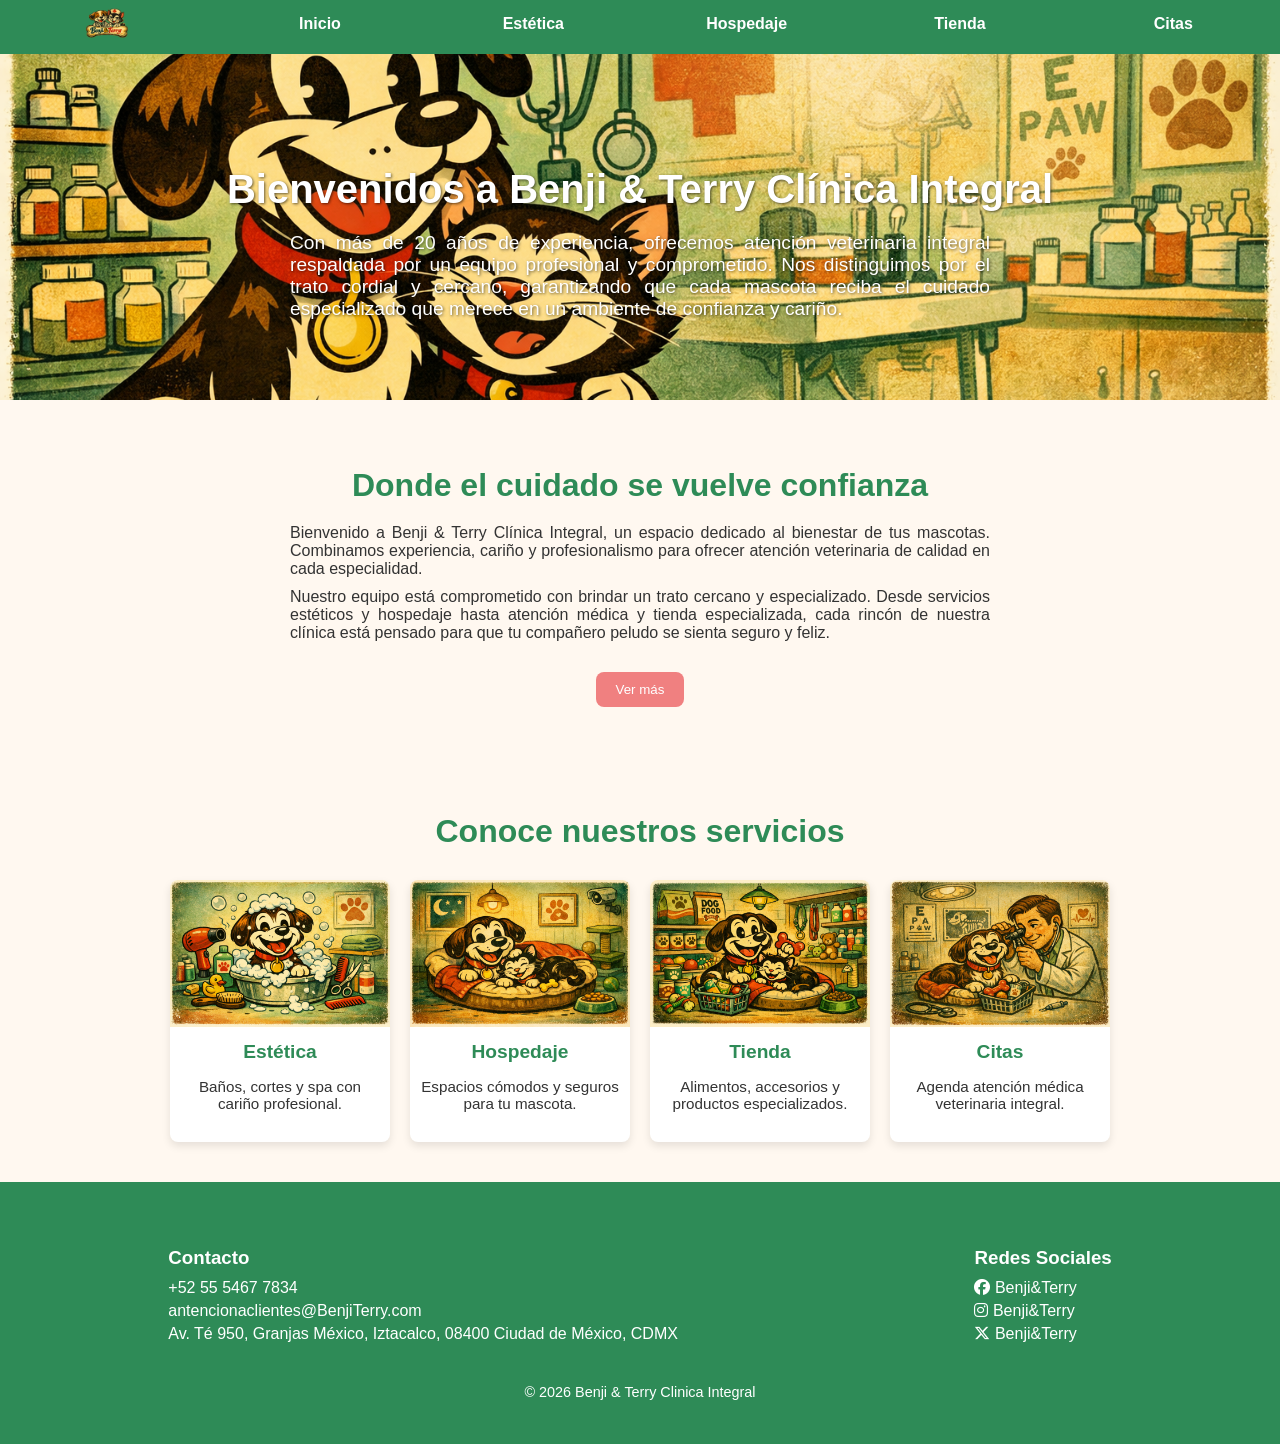
==== HTML/index.html @ b535c3a1 "index y diseño base terminada" ====
<!DOCTYPE html>
<html lang="en">
<head>
    <meta charset="UTF-8">
    <meta name="viewport" content="width=device-width, initial-scale=1.0">
    <title>Benji & Terry Clínica Integral</title>
    <link rel="stylesheet" href="/CSS/estilos.css">
    <link rel="stylesheet" href="https://cdnjs.cloudflare.com/ajax/libs/font-awesome/6.5.0/css/all.min.css">
</head>
<body>

    <header class="main-header">
        <nav class="navbar">
            <ul>
                <li><a href="index.html"><img src="/IMG/logoverterinaria.png" alt="logo de Benji & Terry"></a></li>
                <li><a href="index.html">Inicio</a></li>
                <li><a href="estetica.html">Estética</a></li>
                <li><a href="hospedaje.html">Hospedaje</a></li>
                <li><a href="tienda.html">Tienda</a></li>
                <li><a href="citas.html">Citas</a></li>
            </ul>
        </nav>
    </header>

    <main class="container-index">
        <section class="bienvenida">
            <div class="bienvenida-content">
                <h1 class="bienvenida-title">Bienvenidos a Benji & Terry Clínica Integral</h1>
                <p class="bienvenida-text">
                    Con más de 20 años de experiencia, ofrecemos atención veterinaria integral respaldada por un equipo profesional y comprometido. 
                    Nos distinguimos por el trato cordial y cercano, garantizando que cada mascota reciba el cuidado especializado que merece en un ambiente de confianza y cariño.
                </p>
            </div>
        </section>

        <section class="descripcion-clinica">
            <div class="descripcion-content">
                <h2 class="descripcion-title">Donde el cuidado se vuelve confianza</h2>
                <p class="descripcion-text">
                    Bienvenido a Benji & Terry Clínica Integral, un espacio dedicado al bienestar de tus mascotas. 
                    Combinamos experiencia, cariño y profesionalismo para ofrecer atención veterinaria de calidad en cada especialidad.
                </p>
                <p class="descripcion-text">
                    Nuestro equipo está comprometido con brindar un trato cercano y especializado. 
                    Desde servicios estéticos y hospedaje hasta atención médica y tienda especializada, 
                    cada rincón de nuestra clínica está pensado para que tu compañero peludo se sienta seguro y feliz.
                </p>
                <button class="btn-info">Ver más</button>
            </div>
        </section>

        <section class="seccion-destacada">
            <h2>Conoce nuestros servicios</h2>
            <div class="tarjetas-servicios">
                <a href="estetica.html" class="tarjeta">
                    <img src="/IMG/tarjeta-estetica.png" alt="Servicio de estetica">
                    <h3>Estética</h3>
                    <p>Baños, cortes y spa con cariño profesional.</p>
                </a>

                <a href="hospedaje.html" class="tarjeta">
                    <img src="/IMG/tarjeta-hospedaje.png" alt="Hospedaje para mascotas">
                    <h3>Hospedaje</h3>
                    <p>Espacios cómodos y seguros para tu mascota.</p>
                </a>
                
                <a href="tienda.html" class="tarjeta">
                    <img src="/IMG/tarjeta-tienda.png" alt="Tienda para mascotas">
                    <h3>Tienda</h3>
                    <p>Alimentos, accesorios y productos especializados.</p>
                </a>

                <a href="citas.html" class="tarjeta">
                    <img src="/IMG/targeta-citas.png" alt="Citas veterinarias">
                    <h3>Citas</h3>
                    <p>Agenda atención médica veterinaria integral.</p>
                </a>
            </div>
        </section>

    </main>

    <footer class="main-footer">
        <div class="div-contactos">
            <ul>
                <h3>Contacto</h3>
                <li>+52 55 5467 7834</li>
                <li>antencionaclientes@BenjiTerry.com</li>
                <li>Av. Té 950, Granjas México, Iztacalco, 08400 Ciudad de México, CDMX</li>
            </ul>
            <ul>
                <h3>Redes Sociales</h3>
                <li><a href="https://facebook.com" target="_blank"><i class="fab fa-facebook"></i> Benji&Terry</a></li> <!-- Facebook -->
                <li><a href="https://instagram.com" target="_blank"><i class="fab fa-instagram"></i> Benji&Terry</a></li> <!-- Instagram -->
                <li><a href="https://twitter.com" target="_blank"><i class="fab fa-x-twitter"></i> Benji&Terry</a></li> <!-- X -->
            </ul>
        </div>
        <div class="div-reservados">
            <p>&copy; 2026 Benji & Terry Clinica Integral</p>
        </div>
    </footer>
</body>
</html>
---- CSS/estilos.css ----
:root {
  --color-principal: #2e8b57;     /* Verde esmeralda */
  --color-secundario: #f08080;    /* Coral suave */
  --color-fondo: #fff8f0;         /* Beige claro */
  --color-texto: #333;
  --color-hover: #d94f4f;
  --borde-suave: 8px;
  --sombra-suave: 0 4px 8px rgba(0, 0, 0, 0.1);
  --fuente-principal: 'Segoe UI', sans-serif;
}

/* RESET */
body {
  margin: 0;
  font-family: var(--fuente-principal);
  background-color: var(--color-fondo);
  color: var(--color-texto);
}

/* NAVBAR */
.main-header {
  background-color: var(--color-principal);
}

.navbar ul {
  list-style: none;
  display: flex;
  margin: 0;
  padding: 0;
}

.navbar li {
  flex: 1; /* cada elemento ocupa el mismo espacio horizontal */
}

/* Logo: sin hover */
.navbar li:first-child a {
  display: block;
  text-align: center;
  padding: 0; /* sin padding para que no se vea como botón */
}

.navbar img {
  height: 50px;
}

/* Enlaces normales */
.navbar li:not(:first-child) a {
  display: block;
  text-align: center;
  color: white;
  text-decoration: none;
  font-weight: bold;
  padding: 15px 0;
  transition: background-color 0.3s ease;
}

.navbar li:not(:first-child) a:hover {
  background-color: var(--color-secundario);
}

/* BIENVENIDA */
.bienvenida {
  background-image: url('/IMG/bienvenida.png');
  background-size: cover;
  background-position: center;
  padding: 80px 20px;
  text-align: center;
  color: white;
  text-shadow: 1px 1px 3px rgba(0,0,0,0.6);
}

.bienvenida-title {
  font-size: 2.5rem;
  margin-bottom: 20px;
}

.bienvenida-text {
  font-size: 1.2rem;
  max-width: 700px;
  margin: 0 auto;
  text-align: justify;
}

/* DESCRIPCIÓN */
.descripcion-clinica {
  padding: 40px 20px;
  text-align: center;
}

.descripcion-title {
  color: var(--color-principal);
  font-size: 2rem;
  margin-bottom: 20px;
}

.descripcion-text {
  font-size: 1rem;
  max-width: 700px;
  margin: 10px auto;
  text-align: justify;
}

.btn-info {
  background-color: var(--color-secundario);
  color: white;
  border: none;
  padding: 10px 20px;
  border-radius: var(--borde-suave);
  cursor: pointer;
  margin-top: 20px;
  transition: background-color 0.3s ease;
}

.btn-info:hover {
  background-color: var(--color-hover);
}

/* TARJETAS DE SERVICIOS */
.seccion-destacada {
  background-color: var(--color-fondo);
  padding: 40px 20px;
  text-align: center;
}

.seccion-destacada h2 {
  color: var(--color-principal);
  font-size: 2rem;
  margin-bottom: 30px;
}

.tarjetas-servicios {
  display: flex;
  flex-wrap: wrap;
  justify-content: center;
  gap: 20px;
}

.tarjeta {
  background-color: white;
  border-radius: var(--borde-suave);
  box-shadow: var(--sombra-suave);
  width: 220px;
  text-decoration: none;
  color: var(--color-texto);
  transition: transform 0.3s ease, box-shadow 0.3s ease;
}

.tarjeta:hover {
  transform: translateY(-5px);
  box-shadow: 0 6px 12px rgba(0, 0, 0, 0.2);
}

.tarjeta img {
  width: 100%;
  border-top-left-radius: var(--borde-suave);
  border-top-right-radius: var(--borde-suave);
}

.tarjeta h3 {
  margin: 10px 0 5px;
  color: var(--color-principal);
  font-size: 1.2rem;
}

.tarjeta p {
  font-size: 0.95rem;
  padding: 0 10px 15px;
}

/* FOOTER */
.main-footer {
  background-color: var(--color-principal);
  color: white;
  padding: 30px 20px;
}

.div-contactos {
  display: flex;
  justify-content: space-around;
  flex-wrap: wrap;
}

.div-contactos ul {
  list-style: none;
  padding: 0;
}

.div-contactos h3 {
  margin-bottom: 10px;
}

.div-contactos li {
  margin-bottom: 5px;
}

.div-contactos a {
  color: white;
  text-decoration: none;
}

.div-contactos a:hover {
  text-decoration: underline;
}

.div-reservados {
  text-align: center;
  margin-top: 20px;
  font-size: 0.9rem;
}

/* RESPONSIVO */
@media (max-width: 768px) {
  .tarjetas-servicios {
    flex-direction: column;
    align-items: center;
  }

  .navbar ul {
    flex-direction: column;
  }

  .bienvenida-title {
    font-size: 2rem;
  }

  .descripcion-title {
    font-size: 1.6rem;
  }
}
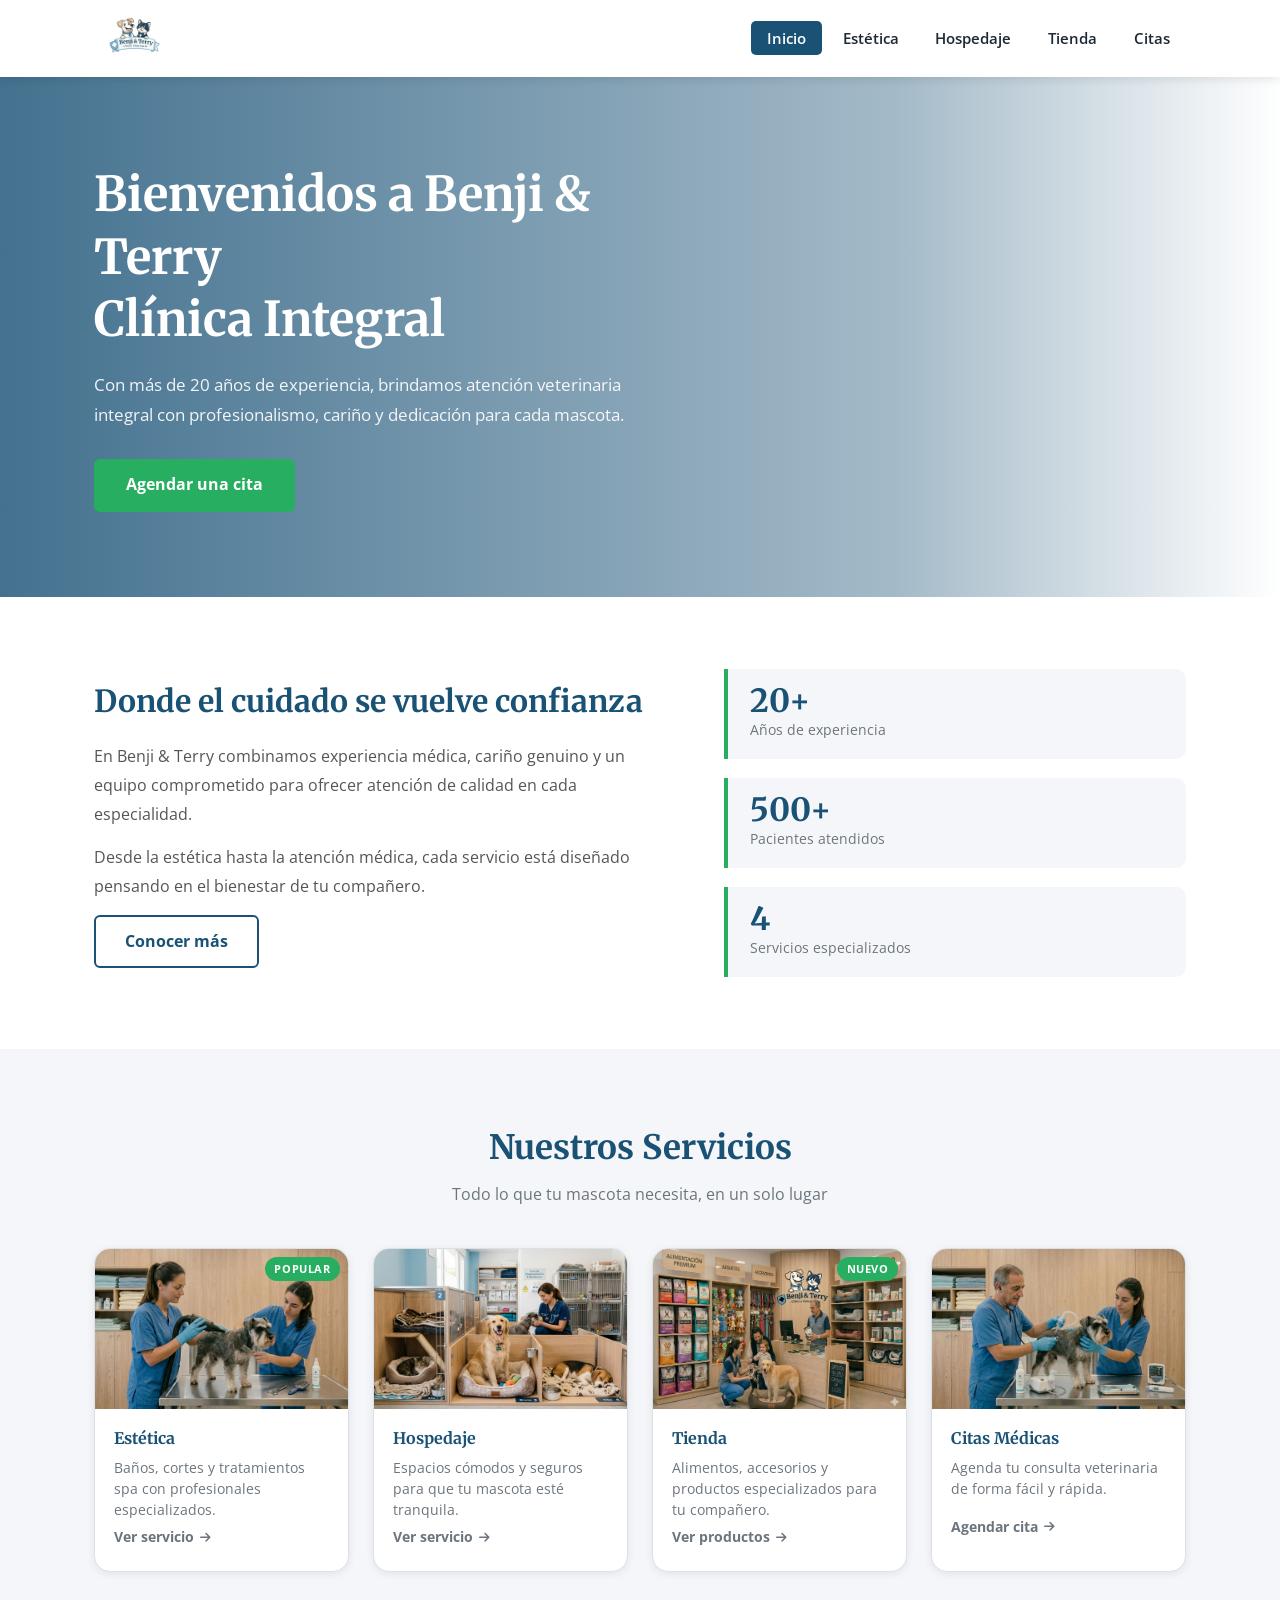
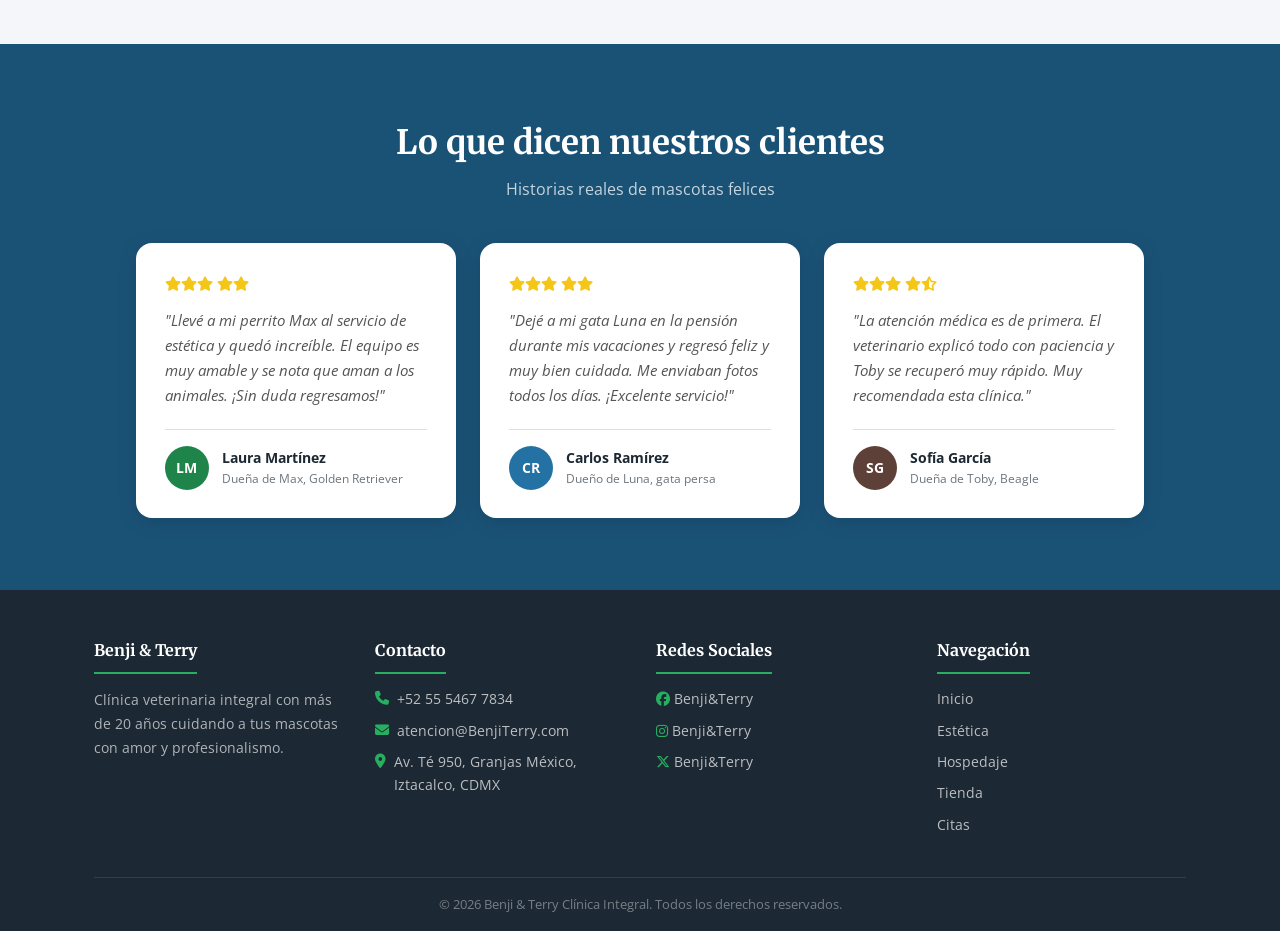
==== commit 51e19e50: "rediseño de la pagina finalizado, pagina hospedaje casi terminado falta calcular el hospedaje" ====
--- a/HTML/index.html
+++ b/HTML/index.html
@@ -1,19 +1,25 @@
 <!DOCTYPE html>
-<html lang="en">
+<html lang="es">
 <head>
     <meta charset="UTF-8">
     <meta name="viewport" content="width=device-width, initial-scale=1.0">
     <title>Benji & Terry Clínica Integral</title>
     <link rel="stylesheet" href="/CSS/estilos.css">
     <link rel="stylesheet" href="https://cdnjs.cloudflare.com/ajax/libs/font-awesome/6.5.0/css/all.min.css">
+    <link href="https://fonts.googleapis.com/css2?family=Merriweather:wght@400;700&family=Open+Sans:wght@400;600;700&display=swap" rel="stylesheet">
 </head>
 <body>
 
+    <!-- ===== HEADER ===== -->
     <header class="main-header">
         <nav class="navbar">
-            <ul>
-                <li><a href="index.html"><img src="/IMG/logoverterinaria.png" alt="logo de Benji & Terry"></a></li>
-                <li><a href="index.html">Inicio</a></li>
+            <div class="nav-logo">
+                <a href="index.html">
+                    <img src="/IMG/logo.png" alt="Logo Benji & Terry">
+                </a>
+            </div>
+            <ul class="nav-links">
+                <li><a href="index.html" class="active">Inicio</a></li>
                 <li><a href="estetica.html">Estética</a></li>
                 <li><a href="hospedaje.html">Hospedaje</a></li>
                 <li><a href="tienda.html">Tienda</a></li>
@@ -22,82 +28,207 @@
         </nav>
     </header>
 
-    <main class="container-index">
-        <section class="bienvenida">
-            <div class="bienvenida-content">
-                <h1 class="bienvenida-title">Bienvenidos a Benji & Terry Clínica Integral</h1>
-                <p class="bienvenida-text">
-                    Con más de 20 años de experiencia, ofrecemos atención veterinaria integral respaldada por un equipo profesional y comprometido. 
-                    Nos distinguimos por el trato cordial y cercano, garantizando que cada mascota reciba el cuidado especializado que merece en un ambiente de confianza y cariño.
-                </p>
-            </div>
-        </section>
-
+    <main>
+
+        <!-- ===== BIENVENIDA (imagen de fondo) ===== -->
+        <section class="bienvenida" style="background-image: url('IMG/bienvenida.jpg');">
+            <div class="bienvenida-overlay">
+                <div class="bienvenida-content">
+                    <h1>Bienvenidos a Benji & Terry<br>Clínica Integral</h1>
+                    <p>Con más de 20 años de experiencia, brindamos atención veterinaria integral con profesionalismo, cariño y dedicación para cada mascota.</p>
+                    <a href="citas.html" class="btn-primary">Agendar una cita</a>
+                </div>
+            </div>
+        </section>
+
+        <!-- ===== DESCRIPCIÓN ===== -->
         <section class="descripcion-clinica">
-            <div class="descripcion-content">
-                <h2 class="descripcion-title">Donde el cuidado se vuelve confianza</h2>
-                <p class="descripcion-text">
-                    Bienvenido a Benji & Terry Clínica Integral, un espacio dedicado al bienestar de tus mascotas. 
-                    Combinamos experiencia, cariño y profesionalismo para ofrecer atención veterinaria de calidad en cada especialidad.
-                </p>
-                <p class="descripcion-text">
-                    Nuestro equipo está comprometido con brindar un trato cercano y especializado. 
-                    Desde servicios estéticos y hospedaje hasta atención médica y tienda especializada, 
-                    cada rincón de nuestra clínica está pensado para que tu compañero peludo se sienta seguro y feliz.
-                </p>
-                <button class="btn-info">Ver más</button>
-            </div>
-        </section>
-
-        <section class="seccion-destacada">
-            <h2>Conoce nuestros servicios</h2>
-            <div class="tarjetas-servicios">
-                <a href="estetica.html" class="tarjeta">
-                    <img src="/IMG/tarjeta-estetica.png" alt="Servicio de estetica">
-                    <h3>Estética</h3>
-                    <p>Baños, cortes y spa con cariño profesional.</p>
-                </a>
-
-                <a href="hospedaje.html" class="tarjeta">
-                    <img src="/IMG/tarjeta-hospedaje.png" alt="Hospedaje para mascotas">
-                    <h3>Hospedaje</h3>
-                    <p>Espacios cómodos y seguros para tu mascota.</p>
-                </a>
-                
-                <a href="tienda.html" class="tarjeta">
-                    <img src="/IMG/tarjeta-tienda.png" alt="Tienda para mascotas">
-                    <h3>Tienda</h3>
-                    <p>Alimentos, accesorios y productos especializados.</p>
-                </a>
-
-                <a href="citas.html" class="tarjeta">
-                    <img src="/IMG/targeta-citas.png" alt="Citas veterinarias">
-                    <h3>Citas</h3>
-                    <p>Agenda atención médica veterinaria integral.</p>
-                </a>
+            <div class="container">
+                <div class="descripcion-content">
+                    <div class="descripcion-texto">
+                        <h2>Donde el cuidado se vuelve confianza</h2>
+                        <p>En Benji & Terry combinamos experiencia médica, cariño genuino y un equipo comprometido para ofrecer atención de calidad en cada especialidad.</p>
+                        <p>Desde la estética hasta la atención médica, cada servicio está diseñado pensando en el bienestar de tu compañero.</p>
+                        <a href="#servicios" class="btn-secondary">Conocer más</a>
+                    </div>
+                    <div class="descripcion-stats">
+                        <div class="stat">
+                            <span class="stat-numero">20+</span>
+                            <span class="stat-label">Años de experiencia</span>
+                        </div>
+                        <div class="stat">
+                            <span class="stat-numero">500+</span>
+                            <span class="stat-label">Pacientes atendidos</span>
+                        </div>
+                        <div class="stat">
+                            <span class="stat-numero">4</span>
+                            <span class="stat-label">Servicios especializados</span>
+                        </div>
+                    </div>
+                </div>
+            </div>
+        </section>
+
+        <!-- ===== SERVICIOS ===== -->
+        <section class="seccion-servicios" id="servicios">
+            <div class="container">
+                <div class="seccion-header">
+                    <h2>Nuestros Servicios</h2>
+                    <p>Todo lo que tu mascota necesita, en un solo lugar</p>
+                </div>
+                <div class="tarjetas-servicios">
+
+                    <a href="estetica.html" class="tarjeta">
+                        <div class="tarjeta-img-wrap">
+                            <img src="/IMG/tarjeta-estetica.png" alt="Estética">
+                            <p class="tarjeta-badge">Popular</p>
+                        </div>
+                        <div class="tarjeta-body">
+                            <h3>Estética</h3>
+                            <p>Baños, cortes y tratamientos spa con profesionales especializados.</p>
+                            <p class="tarjeta-link">Ver servicio <i class="fas fa-arrow-right"></i></p>
+                        </div>
+                    </a>
+
+                    <a href="hospedaje.html" class="tarjeta">
+                        <div class="tarjeta-img-wrap">
+                            <img src="/IMG/tarjeta-hospedaje.png" alt="Hospedaje">
+                        </div>
+                        <div class="tarjeta-body">
+                            <h3>Hospedaje</h3>
+                            <p>Espacios cómodos y seguros para que tu mascota esté tranquila.</p>
+                            <p class="tarjeta-link">Ver servicio <i class="fas fa-arrow-right"></i></p>
+                        </div>
+                    </a>
+
+                    <a href="tienda.html" class="tarjeta">
+                        <div class="tarjeta-img-wrap">
+                            <img src="/IMG/tarjeta-tienda.png" alt="Tienda">
+                            <p class="tarjeta-badge">Nuevo</p>
+                        </div>
+                        <div class="tarjeta-body">
+                            <h3>Tienda</h3>
+                            <p>Alimentos, accesorios y productos especializados para tu compañero.</p>
+                            <p class="tarjeta-link">Ver productos <i class="fas fa-arrow-right"></i></p>
+                        </div>
+                    </a>
+
+                    <a href="citas.html" class="tarjeta">
+                        <div class="tarjeta-img-wrap">
+                            <img src="/IMG/tarjeta-cita.png" alt="Citas Médicas">
+                        </div>
+                        <div class="tarjeta-body">
+                            <h3>Citas Médicas</h3>
+                            <p>Agenda tu consulta veterinaria de forma fácil y rápida.</p>
+                            <p class="tarjeta-link">Agendar cita <i class="fas fa-arrow-right"></i></p>
+                        </div>
+                    </a>
+
+                </div>
+            </div>
+        </section>
+
+        <!-- ===== COMENTARIOS ===== -->
+        <section class="seccion-comentarios">
+            <div class="container">
+                <div class="seccion-header seccion-header--claro">
+                    <h2>Lo que dicen nuestros clientes</h2>
+                    <p>Historias reales de mascotas felices</p>
+                </div>
+                <div class="comentarios-grid">
+
+                    <div class="comentario-card">
+                        <div class="estrellas">
+                            <i class="fas fa-star"></i><i class="fas fa-star"></i><i class="fas fa-star"></i>
+                            <i class="fas fa-star"></i><i class="fas fa-star"></i>
+                        </div>
+                        <p class="comentario-texto">"Llevé a mi perrito Max al servicio de estética y quedó increíble. El equipo es muy amable y se nota que aman a los animales. ¡Sin duda regresamos!"</p>
+                        <div class="comentario-autor">
+                            <div class="autor-avatar avatar-verde">LM</div>
+                            <div class="autor-info">
+                                <strong>Laura Martínez</strong>
+                                <p>Dueña de Max, Golden Retriever</p>
+                            </div>
+                        </div>
+                    </div>
+
+                    <div class="comentario-card">
+                        <div class="estrellas">
+                            <i class="fas fa-star"></i><i class="fas fa-star"></i><i class="fas fa-star"></i>
+                            <i class="fas fa-star"></i><i class="fas fa-star"></i>
+                        </div>
+                        <p class="comentario-texto">"Dejé a mi gata Luna en la pensión durante mis vacaciones y regresó feliz y muy bien cuidada. Me enviaban fotos todos los días. ¡Excelente servicio!"</p>
+                        <div class="comentario-autor">
+                            <div class="autor-avatar avatar-azul">CR</div>
+                            <div class="autor-info">
+                                <strong>Carlos Ramírez</strong>
+                                <p>Dueño de Luna, gata persa</p>
+                            </div>
+                        </div>
+                    </div>
+
+                    <div class="comentario-card">
+                        <div class="estrellas">
+                            <i class="fas fa-star"></i><i class="fas fa-star"></i><i class="fas fa-star"></i>
+                            <i class="fas fa-star"></i><i class="fas fa-star-half-alt"></i>
+                        </div>
+                        <p class="comentario-texto">"La atención médica es de primera. El veterinario explicó todo con paciencia y Toby se recuperó muy rápido. Muy recomendada esta clínica."</p>
+                        <div class="comentario-autor">
+                            <div class="autor-avatar avatar-cafe">SG</div>
+                            <div class="autor-info">
+                                <strong>Sofía García</strong>
+                                <p>Dueña de Toby, Beagle</p>
+                            </div>
+                        </div>
+                    </div>
+
+                </div>
             </div>
         </section>
 
     </main>
 
+    <!-- ===== FOOTER ===== -->
     <footer class="main-footer">
-        <div class="div-contactos">
-            <ul>
-                <h3>Contacto</h3>
-                <li>+52 55 5467 7834</li>
-                <li>antencionaclientes@BenjiTerry.com</li>
-                <li>Av. Té 950, Granjas México, Iztacalco, 08400 Ciudad de México, CDMX</li>
-            </ul>
-            <ul>
-                <h3>Redes Sociales</h3>
-                <li><a href="https://facebook.com" target="_blank"><i class="fab fa-facebook"></i> Benji&Terry</a></li> <!-- Facebook -->
-                <li><a href="https://instagram.com" target="_blank"><i class="fab fa-instagram"></i> Benji&Terry</a></li> <!-- Instagram -->
-                <li><a href="https://twitter.com" target="_blank"><i class="fab fa-x-twitter"></i> Benji&Terry</a></li> <!-- X -->
-            </ul>
-        </div>
-        <div class="div-reservados">
-            <p>&copy; 2026 Benji & Terry Clinica Integral</p>
+        <div class="container">
+            <div class="footer-grid">
+                <div class="footer-col">
+                    <h3>Benji & Terry</h3>
+                    <p>Clínica veterinaria integral con más de 20 años cuidando a tus mascotas con amor y profesionalismo.</p>
+                </div>
+                <div class="footer-col">
+                    <h3>Contacto</h3>
+                    <ul>
+                        <li><i class="fas fa-phone"></i> +52 55 5467 7834</li>
+                        <li><i class="fas fa-envelope"></i> atencion@BenjiTerry.com</li>
+                        <li><i class="fas fa-map-marker-alt"></i> Av. Té 950, Granjas México, Iztacalco, CDMX</li>
+                    </ul>
+                </div>
+                <div class="footer-col">
+                    <h3>Redes Sociales</h3>
+                    <ul>
+                        <li><a href="https://facebook.com" target="_blank"><i class="fab fa-facebook"></i> Benji&amp;Terry</a></li>
+                        <li><a href="https://instagram.com" target="_blank"><i class="fab fa-instagram"></i> Benji&amp;Terry</a></li>
+                        <li><a href="https://twitter.com" target="_blank"><i class="fab fa-x-twitter"></i> Benji&amp;Terry</a></li>
+                    </ul>
+                </div>
+                <div class="footer-col">
+                    <h3>Navegación</h3>
+                    <ul>
+                        <li><a href="index.html">Inicio</a></li>
+                        <li><a href="estetica.html">Estética</a></li>
+                        <li><a href="hospedaje.html">Hospedaje</a></li>
+                        <li><a href="tienda.html">Tienda</a></li>
+                        <li><a href="citas.html">Citas</a></li>
+                    </ul>
+                </div>
+            </div>
+            <div class="footer-bottom">
+                <p>&copy; 2026 Benji &amp; Terry Clínica Integral. Todos los derechos reservados.</p>
+            </div>
         </div>
     </footer>
+
+    <script src="JS/script.js"></script>
 </body>
 </html>
--- a/CSS/estilos.css
+++ b/CSS/estilos.css
@@ -1,230 +1,967 @@
+/* ============================================================
+   estilos.css — Benji & Terry Clínica Integral
+   Archivo CSS único para todo el proyecto
+   ============================================================ */
+
+/* ===== VARIABLES ===== */
 :root {
-  --color-principal: #2e8b57;     /* Verde esmeralda */
-  --color-secundario: #f08080;    /* Coral suave */
-  --color-fondo: #fff8f0;         /* Beige claro */
-  --color-texto: #333;
-  --color-hover: #d94f4f;
-  --borde-suave: 8px;
-  --sombra-suave: 0 4px 8px rgba(0, 0, 0, 0.1);
-  --fuente-principal: 'Segoe UI', sans-serif;
-}
-
-/* RESET */
+    --azul:         #1a5276;
+    --azul-medio:   #2471a3;
+    --azul-claro:   #d6eaf8;
+    --verde:        #1e8449;
+    --verde-claro:  #27ae60;
+    --verde-bg:     #eafaf1;
+    --blanco:       #ffffff;
+    --gris-claro:   #f4f6f9;
+    --gris-medio:   #dce1e7;
+    --gris-texto:   #6c757d;
+    --texto:        #1c2833;
+    --cafe:         #5d4037;
+    --amarillo:     #f5c518;
+    --sombra-sm:    0 2px 8px rgba(0,0,0,0.08);
+    --sombra-md:    0 4px 20px rgba(0,0,0,0.12);
+    --sombra-lg:    0 8px 32px rgba(0,0,0,0.16);
+    --radio:        10px;
+    --radio-lg:     16px;
+    --transicion:   0.25s ease;
+}
+
+/* ===== RESET BASE ===== */
+*, *::before, *::after {
+    margin: 0;
+    padding: 0;
+    box-sizing: border-box;
+}
+
+html { scroll-behavior: smooth; }
+
 body {
-  margin: 0;
-  font-family: var(--fuente-principal);
-  background-color: var(--color-fondo);
-  color: var(--color-texto);
-}
-
-/* NAVBAR */
+    font-family: 'Open Sans', sans-serif;
+    color: var(--texto);
+    background: var(--blanco);
+    line-height: 1.6;
+}
+
+img { max-width: 100%; display: block; }
+a   { text-decoration: none; color: inherit; }
+ul  { list-style: none; }
+
+/* ===== CONTENEDOR GLOBAL ===== */
+.container {
+    max-width: 1140px;
+    margin: 0 auto;
+    padding: 0 1.5rem;
+}
+
+/* ===== BOTONES ===== */
+.btn-primary {
+    display: inline-block;
+    background: var(--verde-claro);
+    color: var(--blanco);
+    padding: 0.85rem 2rem;
+    border-radius: 6px;
+    font-weight: 700;
+    font-size: 1rem;
+    border: none;
+    cursor: pointer;
+    transition: background var(--transicion), transform var(--transicion), box-shadow var(--transicion);
+}
+.btn-primary:hover {
+    background: var(--verde);
+    transform: translateY(-2px);
+    box-shadow: 0 6px 18px rgba(30,132,73,0.35);
+}
+
+.btn-secondary {
+    display: inline-block;
+    background: transparent;
+    color: var(--azul);
+    padding: 0.75rem 1.8rem;
+    border-radius: 6px;
+    font-weight: 700;
+    font-size: 1rem;
+    border: 2px solid var(--azul);
+    cursor: pointer;
+    transition: background var(--transicion), color var(--transicion);
+}
+.btn-secondary:hover {
+    background: var(--azul);
+    color: var(--blanco);
+}
+
+.btn-form {
+    display: inline-block;
+    background: var(--azul);
+    color: var(--blanco);
+    padding: 0.8rem 2rem;
+    border-radius: 6px;
+    font-weight: 700;
+    font-size: 1rem;
+    border: none;
+    cursor: pointer;
+    width: 100%;
+    transition: background var(--transicion), transform var(--transicion);
+}
+.btn-form:hover {
+    background: var(--azul-medio);
+    transform: translateY(-1px);
+}
+
+/* ===== ENCABEZADO DE SECCIÓN ===== */
+.seccion-header {
+    text-align: center;
+    margin-bottom: 2.5rem;
+}
+.seccion-header h2 {
+    font-family: 'Merriweather', serif;
+    font-size: clamp(1.5rem, 3vw, 2.1rem);
+    color: var(--azul);
+    margin-bottom: 0.5rem;
+}
+.seccion-header p {
+    color: var(--gris-texto);
+    font-size: 1rem;
+}
+.seccion-header--claro h2 { color: var(--blanco); }
+.seccion-header--claro p  { color: rgba(255,255,255,0.75); }
+
+/* ============================================================
+   HEADER / NAVBAR
+   ============================================================ */
 .main-header {
-  background-color: var(--color-principal);
-}
-
-.navbar ul {
-  list-style: none;
-  display: flex;
-  margin: 0;
-  padding: 0;
-}
-
-.navbar li {
-  flex: 1; /* cada elemento ocupa el mismo espacio horizontal */
-}
-
-/* Logo: sin hover */
-.navbar li:first-child a {
-  display: block;
-  text-align: center;
-  padding: 0; /* sin padding para que no se vea como botón */
-}
-
-.navbar img {
-  height: 50px;
-}
-
-/* Enlaces normales */
-.navbar li:not(:first-child) a {
-  display: block;
-  text-align: center;
-  color: white;
-  text-decoration: none;
-  font-weight: bold;
-  padding: 15px 0;
-  transition: background-color 0.3s ease;
-}
-
-.navbar li:not(:first-child) a:hover {
-  background-color: var(--color-secundario);
-}
-
-/* BIENVENIDA */
+    background: var(--blanco);
+    box-shadow: 0 2px 10px rgba(0,0,0,0.1);
+    position: sticky;
+    top: 0;
+    z-index: 1000;
+}
+
+.navbar {
+    display: flex;
+    align-items: center;
+    justify-content: space-between;
+    padding: 0.7rem 1.5rem;
+    max-width: 1140px;
+    margin: 0 auto;
+    flex-wrap: wrap;
+    gap: 0.5rem;
+}
+
+.nav-logo img {
+    height: 55px;
+    width: auto;
+}
+
+.nav-links {
+    display: flex;
+    flex-wrap: wrap;
+    gap: 0.3rem;
+    align-items: center;
+}
+
+.nav-links li a {
+    color: var(--texto);
+    font-weight: 600;
+    font-size: 0.95rem;
+    padding: 0.45rem 1rem;
+    border-radius: 5px;
+    transition: background var(--transicion), color var(--transicion);
+}
+.nav-links li a:hover,
+.nav-links li a.active {
+    background: var(--azul);
+    color: var(--blanco);
+}
+
+/* ============================================================
+   BIENVENIDA
+   ============================================================ */
 .bienvenida {
-  background-image: url('/IMG/bienvenida.png');
-  background-size: cover;
-  background-position: center;
-  padding: 80px 20px;
-  text-align: center;
-  color: white;
-  text-shadow: 1px 1px 3px rgba(0,0,0,0.6);
-}
-
-.bienvenida-title {
-  font-size: 2.5rem;
-  margin-bottom: 20px;
-}
-
-.bienvenida-text {
-  font-size: 1.2rem;
-  max-width: 700px;
-  margin: 0 auto;
-  text-align: justify;
-}
-
-/* DESCRIPCIÓN */
+    background-size: cover;
+    background-position: center;
+    background-repeat: no-repeat;
+    min-height: 520px;
+    display: flex;
+    align-items: center;
+}
+
+.bienvenida-overlay {
+    width: 100%;
+    min-height: 520px;
+    background: linear-gradient(to right, rgba(26,82,118,0.82) 0%, rgba(26,82,118,0.4) 70%, transparent 100%);
+    display: flex;
+    align-items: center;
+    padding: 3rem 1.5rem;
+}
+
+.bienvenida-content {
+    max-width: 580px;
+    margin-left: calc((100% - 1140px) / 2 + 1.5rem);
+    color: var(--blanco);
+}
+.bienvenida-content h1 {
+    font-family: 'Merriweather', serif;
+    font-size: clamp(1.8rem, 4vw, 3rem);
+    line-height: 1.3;
+    margin-bottom: 1.2rem;
+}
+.bienvenida-content p {
+    font-size: 1.05rem;
+    line-height: 1.8;
+    margin-bottom: 1.8rem;
+    opacity: 0.92;
+}
+
+/* ============================================================
+   DESCRIPCIÓN
+   ============================================================ */
 .descripcion-clinica {
-  padding: 40px 20px;
-  text-align: center;
-}
-
-.descripcion-title {
-  color: var(--color-principal);
-  font-size: 2rem;
-  margin-bottom: 20px;
-}
-
-.descripcion-text {
-  font-size: 1rem;
-  max-width: 700px;
-  margin: 10px auto;
-  text-align: justify;
-}
-
-.btn-info {
-  background-color: var(--color-secundario);
-  color: white;
-  border: none;
-  padding: 10px 20px;
-  border-radius: var(--borde-suave);
-  cursor: pointer;
-  margin-top: 20px;
-  transition: background-color 0.3s ease;
-}
-
-.btn-info:hover {
-  background-color: var(--color-hover);
-}
-
-/* TARJETAS DE SERVICIOS */
-.seccion-destacada {
-  background-color: var(--color-fondo);
-  padding: 40px 20px;
-  text-align: center;
-}
-
-.seccion-destacada h2 {
-  color: var(--color-principal);
-  font-size: 2rem;
-  margin-bottom: 30px;
+    background: var(--blanco);
+    padding: 4.5rem 0;
+}
+
+.descripcion-content {
+    display: flex;
+    gap: 3rem;
+    align-items: center;
+    flex-wrap: wrap;
+}
+
+.descripcion-texto { flex: 1 1 380px; }
+.descripcion-texto h2 {
+    font-family: 'Merriweather', serif;
+    font-size: clamp(1.4rem, 2.5vw, 1.9rem);
+    color: var(--azul);
+    margin-bottom: 1rem;
+}
+.descripcion-texto p {
+    color: #555;
+    line-height: 1.8;
+    margin-bottom: 0.9rem;
+}
+
+.descripcion-stats {
+    flex: 1 1 260px;
+    display: flex;
+    flex-direction: column;
+    gap: 1.2rem;
+}
+
+.stat {
+    background: var(--gris-claro);
+    border-left: 4px solid var(--verde-claro);
+    padding: 1rem 1.4rem;
+    border-radius: 0 var(--radio) var(--radio) 0;
+}
+.stat-numero {
+    display: block;
+    font-family: 'Merriweather', serif;
+    font-size: 2rem;
+    font-weight: 700;
+    color: var(--azul);
+    line-height: 1;
+}
+.stat-label {
+    font-size: 0.88rem;
+    color: var(--gris-texto);
+    margin-top: 0.2rem;
+}
+
+/* ============================================================
+   SERVICIOS
+   ============================================================ */
+.seccion-servicios {
+    background: var(--gris-claro);
+    padding: 4.5rem 0;
 }
 
 .tarjetas-servicios {
-  display: flex;
-  flex-wrap: wrap;
-  justify-content: center;
-  gap: 20px;
+    display: flex;
+    gap: 1.5rem;
+    flex-wrap: wrap;
+    justify-content: center;
 }
 
 .tarjeta {
-  background-color: white;
-  border-radius: var(--borde-suave);
-  box-shadow: var(--sombra-suave);
-  width: 220px;
-  text-decoration: none;
-  color: var(--color-texto);
-  transition: transform 0.3s ease, box-shadow 0.3s ease;
-}
-
+    background: var(--blanco);
+    border-radius: var(--radio-lg);
+    overflow: hidden;
+    flex: 1 1 220px;
+    max-width: 255px;
+    box-shadow: var(--sombra-sm);
+    transition: transform var(--transicion), box-shadow var(--transicion);
+    display: flex;
+    flex-direction: column;
+    border: 1px solid var(--gris-medio);
+}
 .tarjeta:hover {
-  transform: translateY(-5px);
-  box-shadow: 0 6px 12px rgba(0, 0, 0, 0.2);
-}
-
-.tarjeta img {
-  width: 100%;
-  border-top-left-radius: var(--borde-suave);
-  border-top-right-radius: var(--borde-suave);
-}
-
-.tarjeta h3 {
-  margin: 10px 0 5px;
-  color: var(--color-principal);
-  font-size: 1.2rem;
-}
-
-.tarjeta p {
-  font-size: 0.95rem;
-  padding: 0 10px 15px;
-}
-
-/* FOOTER */
+    transform: translateY(-6px);
+    box-shadow: var(--sombra-lg);
+}
+
+.tarjeta-img-wrap {
+    position: relative;
+    width: 100%;
+    height: 160px;
+    overflow: hidden;
+    flex-shrink: 0;
+}
+.tarjeta-img-wrap img {
+    width: 100%;
+    height: 100%;
+    object-fit: cover;
+    transition: transform 0.4s;
+}
+.tarjeta:hover .tarjeta-img-wrap img {
+    transform: scale(1.07);
+}
+
+.tarjeta-badge {
+    position: absolute;
+    top: 8px;
+    right: 8px;
+    background: var(--verde-claro);
+    color: var(--blanco);
+    font-size: 0.7rem;
+    font-weight: 700;
+    padding: 0.2rem 0.6rem;
+    border-radius: 20px;
+    text-transform: uppercase;
+    letter-spacing: 0.05em;
+    margin: 0;
+}
+
+.tarjeta-body {
+    padding: 1.1rem 1.2rem 1.4rem;
+    display: flex;
+    flex-direction: column;
+    flex: 1;
+    gap: 0.4rem;
+}
+.tarjeta-body h3 {
+    font-family: 'Merriweather', serif;
+    font-size: 1rem;
+    color: var(--azul);
+}
+.tarjeta-body > p {
+    font-size: 0.87rem;
+    color: var(--gris-texto);
+    line-height: 1.5;
+    flex: 1;
+    margin: 0;
+}
+
+.tarjeta-link {
+    display: inline-flex;
+    align-items: center;
+    gap: 0.35rem;
+    margin-top: 0.5rem;
+    font-size: 0.85rem;
+    font-weight: 700;
+    color: var(--verde-claro);
+    margin: 0;
+}
+.tarjeta-link i {
+    font-size: 0.75rem;
+    transition: transform var(--transicion);
+}
+.tarjeta:hover .tarjeta-link i {
+    transform: translateX(4px);
+}
+
+/* ============================================================
+   COMENTARIOS
+   ============================================================ */
+.seccion-comentarios {
+    background: var(--azul);
+    padding: 4.5rem 0;
+}
+
+.comentarios-grid {
+    display: flex;
+    gap: 1.5rem;
+    flex-wrap: wrap;
+    justify-content: center;
+}
+
+.comentario-card {
+    background: var(--blanco);
+    border-radius: var(--radio-lg);
+    padding: 1.8rem;
+    flex: 1 1 270px;
+    max-width: 320px;
+    box-shadow: var(--sombra-md);
+}
+
+.estrellas {
+    color: var(--amarillo);
+    font-size: 0.9rem;
+    margin-bottom: 0.8rem;
+}
+
+.comentario-texto {
+    font-size: 0.92rem;
+    color: #555;
+    line-height: 1.7;
+    margin-bottom: 1.3rem;
+    font-style: italic;
+}
+
+.comentario-autor {
+    display: flex;
+    align-items: center;
+    gap: 0.8rem;
+    border-top: 1px solid var(--gris-medio);
+    padding-top: 1rem;
+}
+
+.autor-avatar {
+    width: 44px;
+    height: 44px;
+    border-radius: 50%;
+    display: flex;
+    align-items: center;
+    justify-content: center;
+    font-weight: 700;
+    font-size: 0.9rem;
+    color: var(--blanco);
+    flex-shrink: 0;
+}
+.avatar-verde  { background: var(--verde); }
+.avatar-azul   { background: var(--azul-medio); }
+.avatar-cafe   { background: var(--cafe); }
+
+.autor-info strong {
+    display: block;
+    font-size: 0.9rem;
+    color: var(--texto);
+}
+.autor-info p {
+    font-size: 0.78rem;
+    color: var(--gris-texto);
+    margin: 0;
+}
+
+/* ============================================================
+   FOOTER
+   ============================================================ */
 .main-footer {
-  background-color: var(--color-principal);
-  color: white;
-  padding: 30px 20px;
-}
-
-.div-contactos {
-  display: flex;
-  justify-content: space-around;
-  flex-wrap: wrap;
-}
-
-.div-contactos ul {
-  list-style: none;
-  padding: 0;
-}
-
-.div-contactos h3 {
-  margin-bottom: 10px;
-}
-
-.div-contactos li {
-  margin-bottom: 5px;
-}
-
-.div-contactos a {
-  color: white;
-  text-decoration: none;
-}
-
-.div-contactos a:hover {
-  text-decoration: underline;
-}
-
-.div-reservados {
-  text-align: center;
-  margin-top: 20px;
-  font-size: 0.9rem;
-}
-
-/* RESPONSIVO */
+    background: var(--texto);
+    color: rgba(255,255,255,0.8);
+    padding: 3rem 0 0;
+}
+
+.footer-grid {
+    display: flex;
+    flex-wrap: wrap;
+    gap: 2rem;
+    padding-bottom: 2rem;
+}
+
+.footer-col { flex: 1 1 180px; }
+
+.footer-col h3 {
+    font-family: 'Merriweather', serif;
+    font-size: 1rem;
+    color: var(--blanco);
+    margin-bottom: 0.9rem;
+    padding-bottom: 0.5rem;
+    border-bottom: 2px solid var(--verde-claro);
+    display: inline-block;
+}
+.footer-col p {
+    font-size: 0.88rem;
+    line-height: 1.7;
+    color: rgba(255,255,255,0.65);
+}
+.footer-col ul li {
+    font-size: 0.88rem;
+    margin-bottom: 0.55rem;
+    display: flex;
+    align-items: flex-start;
+    gap: 0.5rem;
+    color: rgba(255,255,255,0.7);
+}
+.footer-col ul li i {
+    margin-top: 3px;
+    color: var(--verde-claro);
+    flex-shrink: 0;
+}
+.footer-col ul li a {
+    color: rgba(255,255,255,0.7);
+    transition: color var(--transicion);
+}
+.footer-col ul li a:hover { color: var(--verde-claro); }
+
+.footer-bottom {
+    border-top: 1px solid rgba(255,255,255,0.1);
+    padding: 1rem 0;
+    text-align: center;
+    font-size: 0.82rem;
+    color: rgba(255,255,255,0.4);
+}
+
+/* ============================================================
+   PÁGINAS INTERNAS — HERO BANNER
+   ============================================================ */
+.page-hero {
+    background: linear-gradient(135deg, var(--azul) 0%, var(--azul-medio) 100%);
+    color: var(--blanco);
+    padding: 3rem 1.5rem;
+    text-align: center;
+}
+.page-hero h1 {
+    font-family: 'Merriweather', serif;
+    font-size: clamp(1.6rem, 3.5vw, 2.5rem);
+    margin-bottom: 0.5rem;
+}
+.page-hero p { font-size: 1rem; opacity: 0.85; }
+
+/* ============================================================
+   FORMULARIOS GLOBALES
+   ============================================================ */
+.seccion-formulario {
+    padding: 4rem 0;
+    background: var(--gris-claro);
+}
+
+.form-card {
+    background: var(--blanco);
+    border-radius: var(--radio-lg);
+    padding: 2.5rem;
+    max-width: 620px;
+    margin: 0 auto;
+    box-shadow: var(--sombra-md);
+    border-top: 4px solid var(--azul);
+}
+.form-card h2 {
+    font-family: 'Merriweather', serif;
+    color: var(--azul);
+    margin-bottom: 1.5rem;
+    font-size: 1.4rem;
+}
+
+.form-grupo {
+    margin-bottom: 1.2rem;
+    display: flex;
+    flex-direction: column;
+    gap: 0.35rem;
+}
+.form-grupo label {
+    font-weight: 600;
+    font-size: 0.93rem;
+    color: var(--texto);
+}
+.form-grupo input,
+.form-grupo select,
+.form-grupo textarea {
+    padding: 0.7rem 1rem;
+    border: 1.5px solid var(--gris-medio);
+    border-radius: var(--radio);
+    font-family: 'Open Sans', sans-serif;
+    font-size: 0.95rem;
+    color: var(--texto);
+    background: var(--blanco);
+    transition: border-color var(--transicion), box-shadow var(--transicion);
+    width: 100%;
+}
+.form-grupo input:focus,
+.form-grupo select:focus,
+.form-grupo textarea:focus {
+    outline: none;
+    border-color: var(--azul-medio);
+    box-shadow: 0 0 0 3px rgba(36,113,163,0.15);
+}
+.form-grupo input.input-error,
+.form-grupo select.input-error {
+    border-color: #e74c3c;
+}
+.form-grupo .error-msg {
+    font-size: 0.8rem;
+    color: #e74c3c;
+    display: none;
+}
+.form-grupo .error-msg.visible { display: block; }
+
+/* Checkboxes */
+.checkbox-grupo {
+    display: flex;
+    flex-wrap: wrap;
+    gap: 0.8rem;
+    margin-top: 0.3rem;
+}
+.checkbox-item {
+    display: flex;
+    align-items: center;
+    gap: 0.4rem;
+    font-size: 0.93rem;
+    cursor: pointer;
+}
+.checkbox-item input[type="checkbox"] {
+    width: 17px;
+    height: 17px;
+    accent-color: var(--azul);
+    cursor: pointer;
+}
+
+/* Resultado de cálculo */
+.resultado-box {
+    background: var(--verde-bg);
+    border: 1.5px solid var(--verde-claro);
+    border-radius: var(--radio);
+    padding: 1rem 1.3rem;
+    margin-top: 1.2rem;
+    font-size: 1rem;
+    font-weight: 700;
+    color: var(--verde);
+    display: none;
+}
+.resultado-box.visible { display: block; }
+
+/* ============================================================
+   ESTÉTICA — INFO DE SERVICIOS
+   ============================================================ */
+.servicios-info {
+    padding: 4rem 0;
+    background: var(--blanco);
+}
+
+.servicios-lista {
+    display: flex;
+    flex-wrap: wrap;
+    gap: 1.5rem;
+    justify-content: center;
+    margin-bottom: 3rem;
+}
+
+.servicio-item {
+    background: var(--gris-claro);
+    border-radius: var(--radio);
+    padding: 1.5rem 1.8rem;
+    flex: 1 1 180px;
+    max-width: 220px;
+    text-align: center;
+    border-top: 3px solid var(--azul);
+}
+.servicio-item i {
+    font-size: 2rem;
+    color: var(--azul);
+    margin-bottom: 0.7rem;
+}
+.servicio-item h3 {
+    font-family: 'Merriweather', serif;
+    font-size: 1rem;
+    color: var(--azul);
+    margin-bottom: 0.4rem;
+}
+.servicio-item p { font-size: 0.85rem; color: var(--gris-texto); }
+.servicio-precio {
+    font-weight: 700;
+    color: var(--verde);
+    font-size: 1.1rem;
+    margin-top: 0.5rem;
+    display: block;
+}
+
+/* ============================================================
+   TIENDA — LISTA DE PRODUCTOS
+   ============================================================ */
+.productos-lista {
+    padding: 4rem 0;
+    background: var(--blanco);
+}
+
+.productos-grid {
+    display: flex;
+    flex-wrap: wrap;
+    gap: 1.5rem;
+    justify-content: center;
+}
+
+.producto-card {
+    background: var(--gris-claro);
+    border-radius: var(--radio);
+    padding: 1.3rem;
+    flex: 1 1 180px;
+    max-width: 210px;
+    text-align: center;
+    border: 1px solid var(--gris-medio);
+}
+.producto-card i {
+    font-size: 2.2rem;
+    color: var(--azul-medio);
+    margin-bottom: 0.6rem;
+}
+.producto-card h3 {
+    font-size: 0.95rem;
+    font-weight: 700;
+    color: var(--texto);
+    margin-bottom: 0.3rem;
+}
+.producto-card .precio {
+    font-weight: 700;
+    color: var(--verde);
+    font-size: 1.05rem;
+}
+
+/* ============================================================
+   CITAS — TIPOS DE CONSULTA
+   ============================================================ */
+.agenda-info {
+    padding: 4rem 0;
+    background: var(--blanco);
+}
+
+.tipos-consulta {
+    display: flex;
+    flex-wrap: wrap;
+    gap: 1.2rem;
+    justify-content: center;
+}
+
+.consulta-item {
+    background: var(--azul-claro);
+    border-radius: var(--radio);
+    padding: 1.2rem 1.5rem;
+    flex: 1 1 180px;
+    max-width: 220px;
+    text-align: center;
+    border-left: 4px solid var(--azul);
+}
+.consulta-item h3 {
+    font-size: 0.95rem;
+    color: var(--azul);
+    font-weight: 700;
+    margin-bottom: 0.3rem;
+}
+.consulta-item .costo {
+    font-weight: 700;
+    color: var(--verde);
+    font-size: 1rem;
+}
+
+/* ============================================================
+   RESPONSIVE
+   ============================================================ */
 @media (max-width: 768px) {
-  .tarjetas-servicios {
+
+    .navbar {
+        justify-content: space-between;
+    }
+
+    .nav-links {
+        width: 100%;
+        justify-content: center;
+        padding: 0.4rem 0 0.6rem;
+    }
+
+    .nav-links li a {
+        font-size: 0.88rem;
+        padding: 0.4rem 0.7rem;
+    }
+
+    .bienvenida-content {
+        margin-left: 0;
+        text-align: center;
+        max-width: 100%;
+    }
+    .bienvenida-overlay { justify-content: center; }
+
+    .descripcion-content { flex-direction: column; }
+
+    .tarjetas-servicios {
+        flex-direction: column;
+        align-items: center;
+    }
+
+    /* Tarjeta en horizontal en tablet */
+    .tarjeta {
+        max-width: 100%;
+        width: 100%;
+        flex-direction: row;
+    }
+
+    .tarjeta-img-wrap {
+        width: 130px;
+        min-width: 130px;
+        height: auto;
+        min-height: 130px;
+        flex-shrink: 0;
+    }
+
+    .tarjeta-body { padding: 1rem; }
+
+    .comentarios-grid {
+        flex-direction: column;
+        align-items: center;
+    }
+    .comentario-card {
+        max-width: 100%;
+        width: 100%;
+    }
+
+    .productos-grid,
+    .servicios-lista,
+    .tipos-consulta {
+        flex-direction: column;
+        align-items: center;
+    }
+    .producto-card,
+    .servicio-item,
+    .consulta-item {
+        max-width: 100%;
+        width: 100%;
+    }
+
+    .footer-grid { flex-direction: column; }
+}
+
+@media (max-width: 480px) {
+    .form-card { padding: 1.5rem; }
+    .bienvenida-content h1 { font-size: 1.6rem; }
+
+    /* Tarjeta vuelve a vertical en móvil pequeño */
+    .tarjeta {
+        flex-direction: column;
+    }
+    .tarjeta-img-wrap {
+        width: 100%;
+        height: 150px;
+        min-height: unset;
+    }
+}
+
+/* ============================================================
+   HOSPEDAJE — PLANES
+   ============================================================ */
+.planes-grid {
+    display: flex;
     flex-direction: column;
-    align-items: center;
-  }
-
-  .navbar ul {
+    gap: 3rem;
+}
+
+.plan-categoria-titulo {
+    display: flex;
+    align-items: center;
+    gap: 0.8rem;
+    margin-bottom: 1.3rem;
+    padding-bottom: 0.7rem;
+    border-bottom: 2px solid var(--azul-claro);
+}
+
+.plan-categoria-titulo i {
+    font-size: 1.6rem;
+    color: var(--azul);
+}
+
+.plan-categoria-titulo h3 {
+    font-family: 'Merriweather', serif;
+    font-size: 1.3rem;
+    color: var(--azul);
+}
+
+.planes-lista {
+    display: flex;
+    flex-wrap: wrap;
+    gap: 1.3rem;
+}
+
+.plan-card {
+    background: var(--blanco);
+    border: 1.5px solid var(--gris-medio);
+    border-radius: var(--radio-lg);
+    padding: 1.5rem;
+    flex: 1 1 190px;
+    max-width: 240px;
+    display: flex;
     flex-direction: column;
-  }
-
-  .bienvenida-title {
-    font-size: 2rem;
-  }
-
-  .descripcion-title {
-    font-size: 1.6rem;
-  }
-}
+    gap: 0.8rem;
+    box-shadow: var(--sombra-sm);
+    transition: transform var(--transicion), box-shadow var(--transicion);
+}
+
+.plan-card:hover {
+    transform: translateY(-4px);
+    box-shadow: var(--sombra-md);
+}
+
+.plan-card--destacado {
+    border-color: var(--azul);
+    border-width: 2px;
+    position: relative;
+}
+
+.plan-card--destacado::before {
+    content: 'Más popular';
+    position: absolute;
+    top: -12px;
+    left: 50%;
+    transform: translateX(-50%);
+    background: var(--azul);
+    color: var(--blanco);
+    font-size: 0.72rem;
+    font-weight: 700;
+    padding: 0.2rem 0.8rem;
+    border-radius: 20px;
+    white-space: nowrap;
+    text-transform: uppercase;
+    letter-spacing: 0.04em;
+}
+
+.plan-header h4 {
+    font-family: 'Merriweather', serif;
+    font-size: 1.05rem;
+    color: var(--azul);
+}
+
+.plan-subtitulo {
+    font-size: 0.82rem;
+    color: var(--gris-texto);
+    margin: 0.2rem 0 0;
+}
+
+.plan-incluye {
+    list-style: none;
+    display: flex;
+    flex-direction: column;
+    gap: 0.45rem;
+    flex: 1;
+}
+
+.plan-incluye li {
+    font-size: 0.87rem;
+    color: #444;
+    display: flex;
+    align-items: center;
+    gap: 0.5rem;
+}
+
+.plan-incluye li i {
+    color: var(--verde-claro);
+    font-size: 0.8rem;
+    flex-shrink: 0;
+}
+
+.plan-precio {
+    font-size: 1.4rem;
+    font-weight: 700;
+    color: var(--azul);
+    margin-top: 0.3rem;
+}
+
+.plan-precio strong {
+    font-size: 0.85rem;
+    font-weight: 400;
+    color: var(--gris-texto);
+}
+
+@media (max-width: 768px) {
+    .planes-lista {
+        flex-direction: column;
+        align-items: center;
+    }
+    .plan-card {
+        max-width: 100%;
+        width: 100%;
+    }
+}
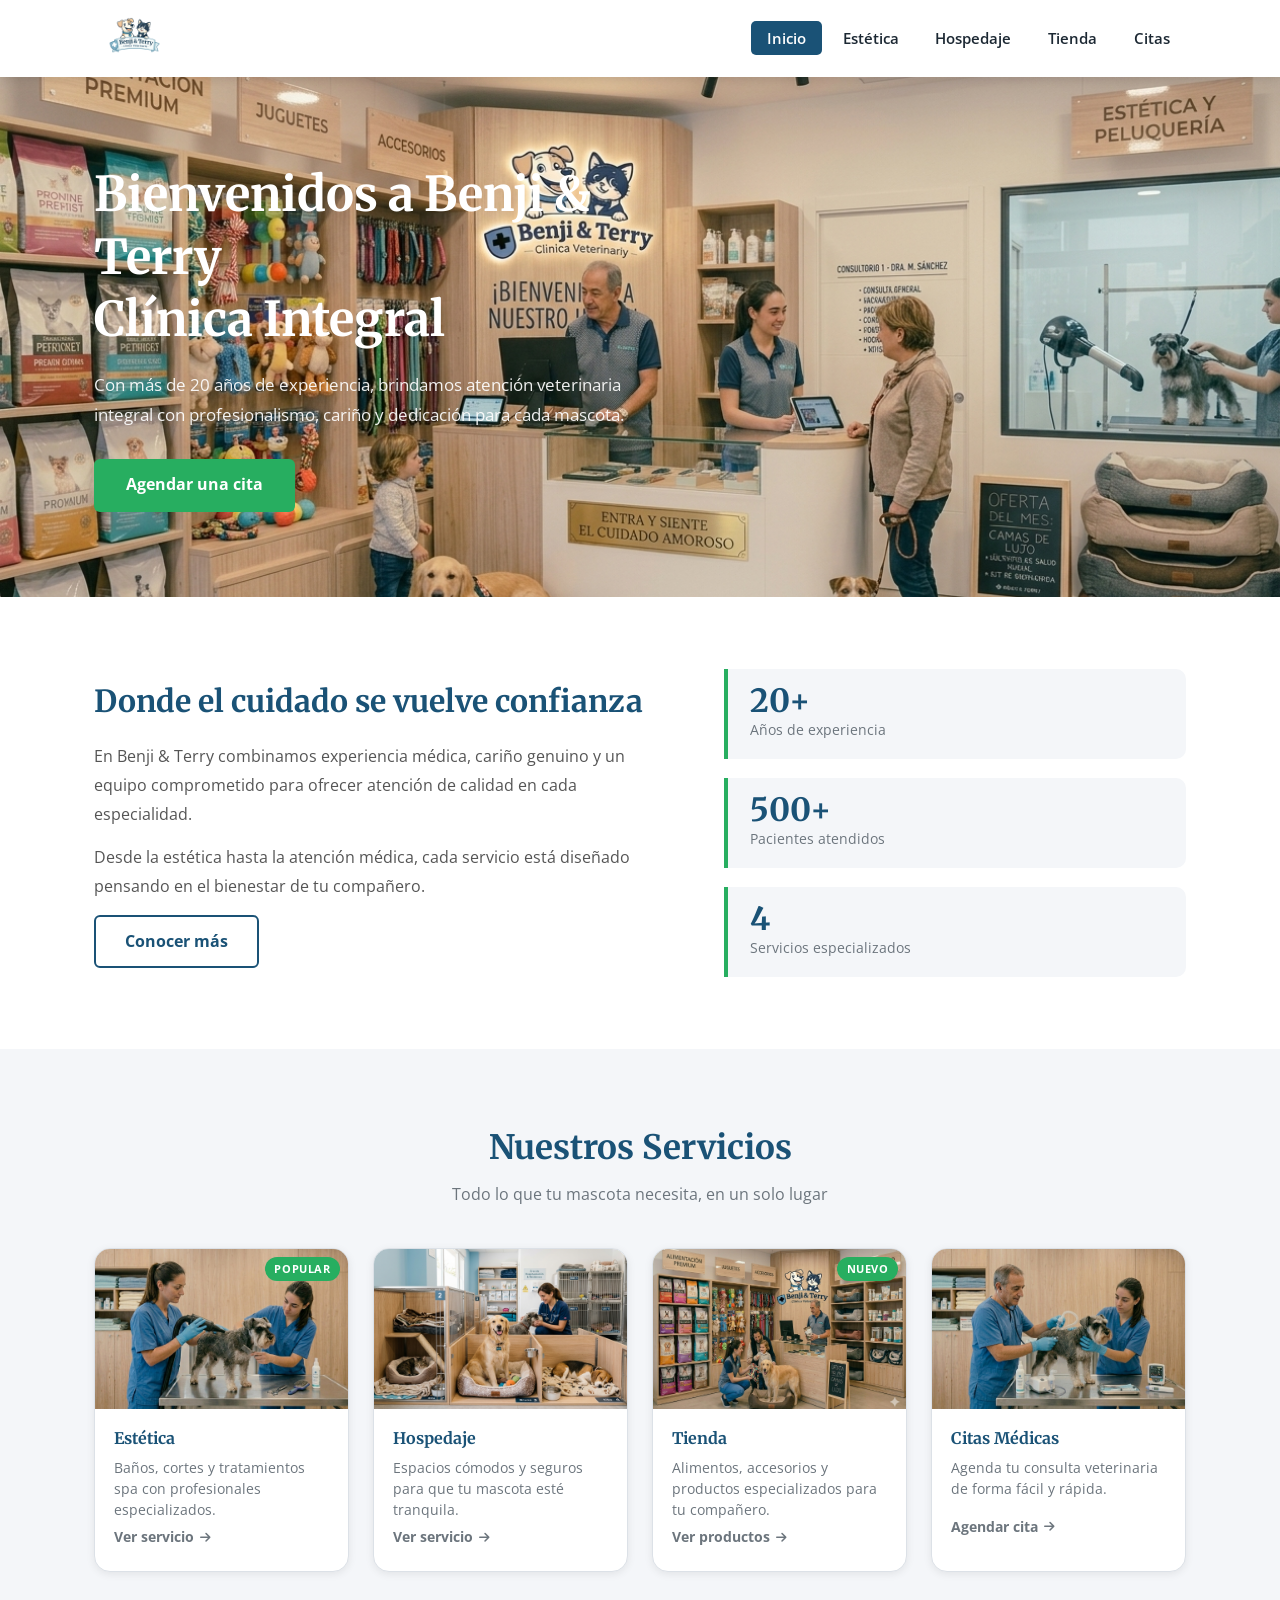
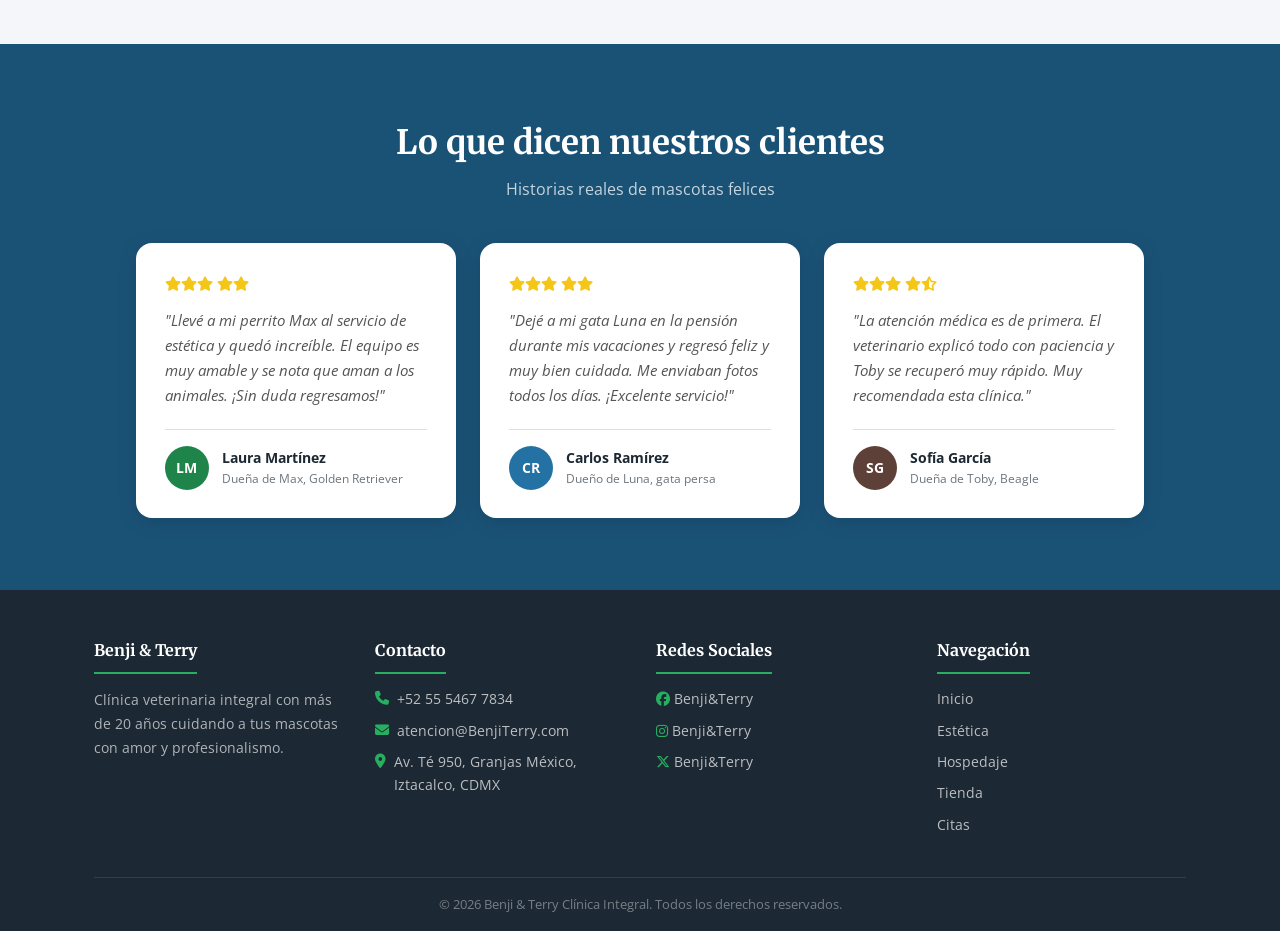
==== commit 800699e1: "Pagina finalizada" ====
--- a/HTML/index.html
+++ b/HTML/index.html
@@ -10,7 +10,7 @@
 </head>
 <body>
 
-    <!-- ===== HEADER ===== -->
+    <!-- ===== HEADER / NAVBAR ===== -->
     <header class="main-header">
         <nav class="navbar">
             <div class="nav-logo">
@@ -30,8 +30,8 @@
 
     <main>
 
-        <!-- ===== BIENVENIDA (imagen de fondo) ===== -->
-        <section class="bienvenida" style="background-image: url('IMG/bienvenida.jpg');">
+        <!-- ===== BIENVENIDA / SECCION HERO ===== -->
+        <section class="bienvenida" style="background-image: url('/IMG/fondo-bienvenida.png');">
             <div class="bienvenida-overlay">
                 <div class="bienvenida-content">
                     <h1>Bienvenidos a Benji & Terry<br>Clínica Integral</h1>
--- a/CSS/estilos.css
+++ b/CSS/estilos.css
@@ -1,8 +1,3 @@
-/* ============================================================
-   estilos.css — Benji & Terry Clínica Integral
-   Archivo CSS único para todo el proyecto
-   ============================================================ */
-
 /* ===== VARIABLES ===== */
 :root {
     --azul:         #1a5276;
@@ -174,7 +169,7 @@
 }
 
 /* ============================================================
-   BIENVENIDA
+   BIENVENIDA / SECCIÓN HERO
    ============================================================ */
 .bienvenida {
     background-size: cover;
@@ -188,7 +183,6 @@
 .bienvenida-overlay {
     width: 100%;
     min-height: 520px;
-    background: linear-gradient(to right, rgba(26,82,118,0.82) 0%, rgba(26,82,118,0.4) 70%, transparent 100%);
     display: flex;
     align-items: center;
     padding: 3rem 1.5rem;
@@ -502,7 +496,7 @@
 }
 
 /* ============================================================
-   PÁGINAS INTERNAS — HERO BANNER
+   SECCIÓN HERO
    ============================================================ */
 .page-hero {
     background: linear-gradient(135deg, var(--azul) 0%, var(--azul-medio) 100%);
@@ -518,7 +512,7 @@
 .page-hero p { font-size: 1rem; opacity: 0.85; }
 
 /* ============================================================
-   FORMULARIOS GLOBALES
+   ESTILO PARA LOS FORMULARIOS DEL SITIO
    ============================================================ */
 .seccion-formulario {
     padding: 4rem 0;
@@ -741,7 +735,7 @@
 }
 
 /* ============================================================
-   RESPONSIVE
+   APARTADO PARA RESPONSIVA
    ============================================================ */
 @media (max-width: 768px) {
 
@@ -964,4 +958,327 @@
         max-width: 100%;
         width: 100%;
     }
+}
+
+/* ============================================================
+   CITAS — ESTILOS ADICIONALES
+   ============================================================ */
+.consulta-item {
+    text-align: center;
+    display: flex;
+    flex-direction: column;
+    align-items: center;
+    gap: 0.4rem;
+}
+
+.consulta-item i {
+    font-size: 2rem;
+    color: var(--azul);
+    margin-bottom: 0.3rem;
+}
+
+.consulta-item p {
+    font-size: 0.87rem;
+    color: var(--gris-texto);
+    margin: 0;
+}
+
+.consulta-item--urgencia {
+    border-left-color: #c0392b;
+    background: #fdf2f2;
+}
+
+.consulta-item--urgencia i {
+    color: #c0392b;
+}
+
+.consulta-item--urgencia .costo {
+    color: #c0392b;
+}
+
+/* ============================================================
+   TIENDA — PRODUCTOS EN VENTA
+   ============================================================ */
+.producto-card {
+    background: var(--blanco);
+    border-radius: var(--radio-lg);
+    overflow: hidden;
+    flex: 1 1 200px;
+    max-width: 230px;
+    border: 1px solid var(--gris-medio);
+    box-shadow: var(--sombra-sm);
+    display: flex;
+    flex-direction: column;
+    transition: transform var(--transicion), box-shadow var(--transicion);
+}
+
+.producto-card:hover {
+    transform: translateY(-5px);
+    box-shadow: var(--sombra-md);
+}
+
+.producto-img-wrap {
+    width: 100%;
+    height: 160px;
+    overflow: hidden;
+    background: var(--gris-claro);
+    flex-shrink: 0;
+}
+
+.producto-img-wrap img {
+    width: 100%;
+    height: 100%;
+    object-fit: cover;
+    transition: transform 0.4s;
+}
+
+.producto-card:hover .producto-img-wrap img {
+    transform: scale(1.06);
+}
+
+.producto-info {
+    padding: 1rem 1.1rem 1.3rem;
+    display: flex;
+    flex-direction: column;
+    gap: 0.35rem;
+    flex: 1;
+}
+
+.producto-info h3 {
+    font-family: 'Merriweather', serif;
+    font-size: 0.97rem;
+    color: var(--azul);
+}
+
+.producto-info > p {
+    font-size: 0.85rem;
+    color: var(--gris-texto);
+    line-height: 1.5;
+    flex: 1;
+    margin: 0;
+}
+
+.producto-info .precio {
+    font-weight: 700;
+    color: var(--verde);
+    font-size: 1.05rem;
+    margin: 0;
+}
+
+@media (max-width: 768px) {
+    .productos-grid {
+        flex-direction: column;
+        align-items: center;
+    }
+    .producto-card {
+        max-width: 100%;
+        width: 100%;
+        flex-direction: row;
+    }
+    .producto-img-wrap {
+        width: 120px;
+        min-width: 120px;
+        height: auto;
+        min-height: 120px;
+    }
+}
+
+@media (max-width: 480px) {
+    .producto-card {
+        flex-direction: column;
+    }
+    .producto-img-wrap {
+        width: 100%;
+        height: 150px;
+        min-height: unset;
+    }
+}
+
+/* ============================================================
+   TIENDA — CARRITO
+   ============================================================ */
+.btn-carrito {
+    display: inline-flex;
+    align-items: center;
+    gap: 0.4rem;
+    margin-top: 0.6rem;
+    padding: 0.5rem 1rem;
+    background: var(--azul);
+    color: var(--blanco);
+    border: none;
+    border-radius: 6px;
+    font-family: 'Open Sans', sans-serif;
+    font-size: 0.85rem;
+    font-weight: 700;
+    cursor: pointer;
+    transition: background var(--transicion), transform var(--transicion);
+    width: 100%;
+    justify-content: center;
+}
+
+.btn-carrito:hover {
+    background: var(--verde);
+    transform: translateY(-1px);
+}
+
+.btn-carrito.agregado {
+    background: var(--verde);
+}
+
+.carrito-card {
+    max-width: 820px;
+}
+
+.carrito-vacio {
+    text-align: center;
+    padding: 2.5rem 1rem;
+    color: var(--gris-texto);
+}
+
+.carrito-vacio i {
+    font-size: 3rem;
+    color: var(--gris-medio);
+    margin-bottom: 0.8rem;
+    display: block;
+}
+
+.carrito-vacio p {
+    font-size: 0.97rem;
+}
+
+.carrito-tabla-wrap {
+    overflow-x: auto;
+    margin-bottom: 1.5rem;
+}
+
+.carrito-tabla {
+    width: 100%;
+    border-collapse: collapse;
+    font-size: 0.93rem;
+}
+
+.carrito-tabla thead th {
+    background: var(--gris-claro);
+    color: var(--azul);
+    font-weight: 700;
+    padding: 0.75rem 1rem;
+    text-align: left;
+    border-bottom: 2px solid var(--gris-medio);
+}
+
+.carrito-tabla tbody tr {
+    border-bottom: 1px solid var(--gris-medio);
+    transition: background var(--transicion);
+}
+
+.carrito-tabla tbody tr:hover {
+    background: var(--gris-claro);
+}
+
+.carrito-tabla tbody td {
+    padding: 0.7rem 1rem;
+    color: var(--texto);
+    vertical-align: middle;
+}
+
+.carrito-tabla .td-cantidad {
+    display: flex;
+    align-items: center;
+    gap: 0.5rem;
+}
+
+.carrito-tabla .btn-cant {
+    width: 28px;
+    height: 28px;
+    border: 1.5px solid var(--gris-medio);
+    border-radius: 4px;
+    background: var(--blanco);
+    font-size: 1rem;
+    font-weight: 700;
+    cursor: pointer;
+    display: flex;
+    align-items: center;
+    justify-content: center;
+    color: var(--azul);
+    transition: background var(--transicion);
+    flex-shrink: 0;
+}
+
+.carrito-tabla .btn-cant:hover {
+    background: var(--azul-claro);
+}
+
+.carrito-tabla .btn-eliminar {
+    background: none;
+    border: none;
+    color: #e74c3c;
+    font-size: 1rem;
+    cursor: pointer;
+    padding: 0.3rem;
+    border-radius: 4px;
+    transition: background var(--transicion);
+}
+
+.carrito-tabla .btn-eliminar:hover {
+    background: #fdecea;
+}
+
+.carrito-resumen {
+    border-top: 2px solid var(--gris-medio);
+    padding-top: 1rem;
+    margin-bottom: 1.3rem;
+    display: flex;
+    flex-direction: column;
+    gap: 0.5rem;
+    max-width: 320px;
+    margin-left: auto;
+}
+
+.carrito-resumen-fila {
+    display: flex;
+    justify-content: space-between;
+    font-size: 0.95rem;
+    color: var(--texto);
+}
+
+.carrito-descuento {
+    color: var(--verde) !important;
+    font-weight: 600;
+}
+
+.carrito-descuento p {
+    color: var(--verde);
+}
+
+.carrito-total {
+    font-size: 1.1rem !important;
+    font-weight: 700;
+    color: var(--azul) !important;
+    border-top: 1px solid var(--gris-medio);
+    padding-top: 0.5rem;
+    margin-top: 0.2rem;
+}
+
+.carrito-total p {
+    color: var(--azul);
+    font-weight: 700;
+}
+
+.carrito-acciones {
+    display: flex;
+    gap: 1rem;
+    justify-content: flex-end;
+    flex-wrap: wrap;
+}
+
+@media (max-width: 600px) {
+    .carrito-acciones {
+        flex-direction: column;
+    }
+    .carrito-acciones .btn-secondary,
+    .carrito-acciones .btn-form {
+        width: 100%;
+        text-align: center;
+        justify-content: center;
+    }
 }
